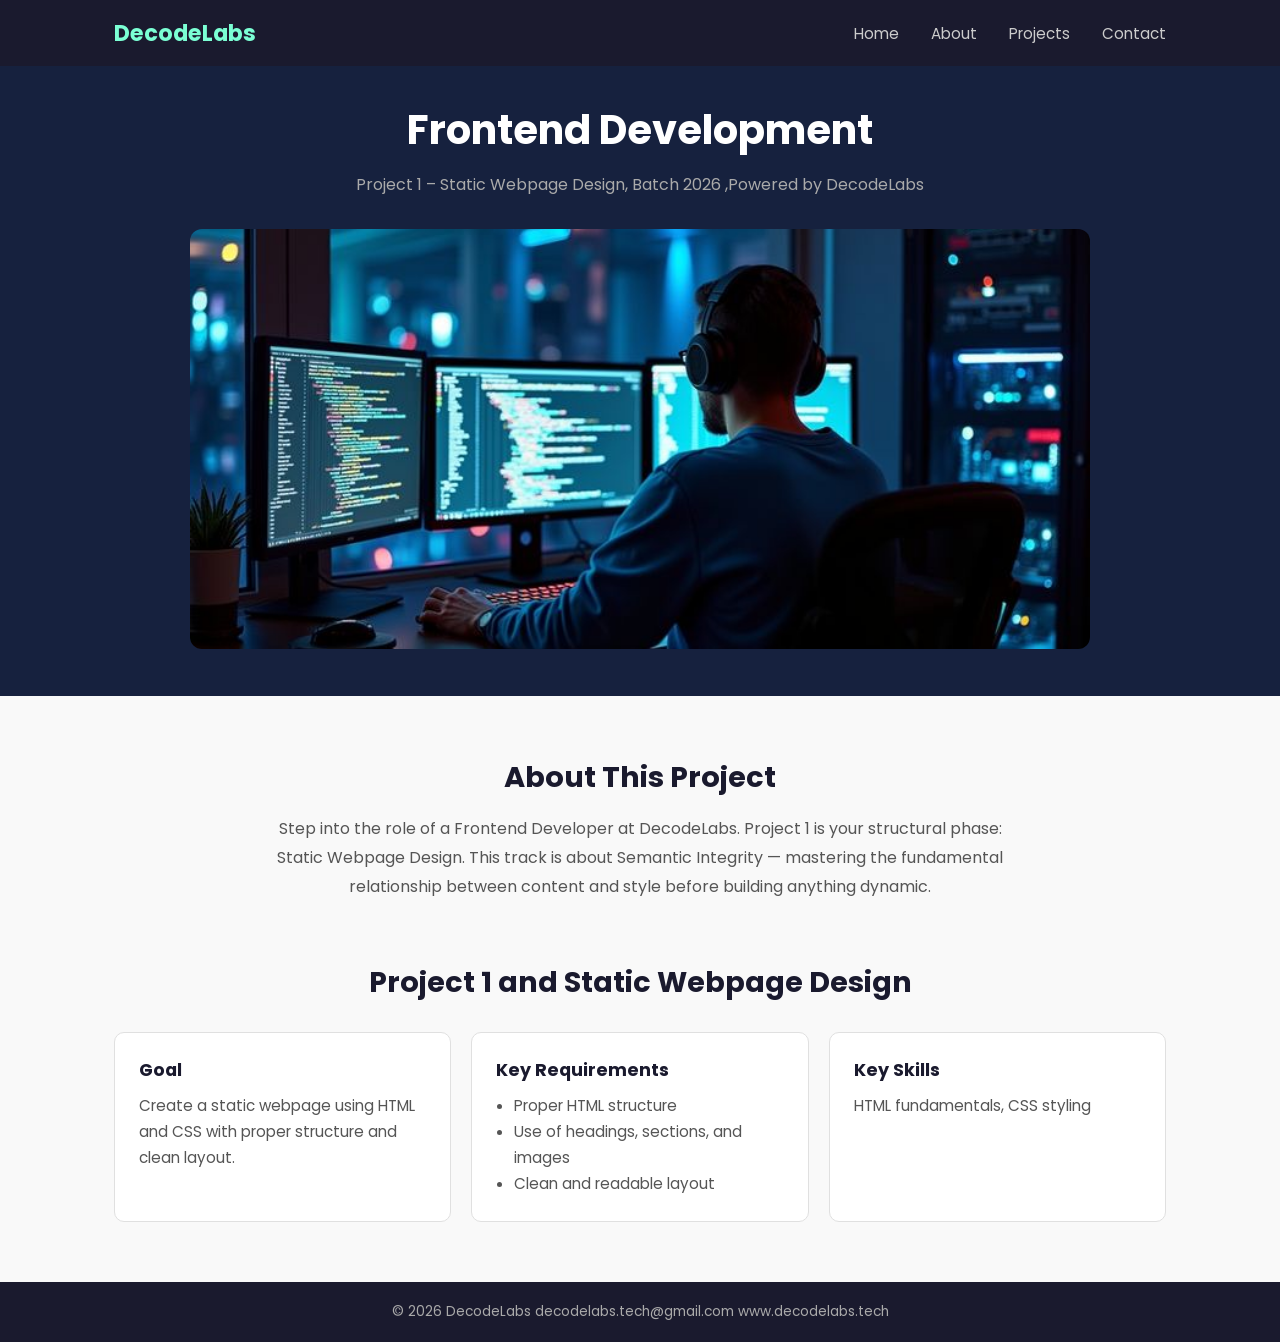
==== index.html @ 8d0d107d "first upload" ====
<!DOCTYPE html>
<html lang="en">
<head>
  <meta charset="UTF-8" />
  <meta name="viewport" content="width=device-width, initial-scale=1.0" />
  <title>DecodeLabs and Frontend Development</title>
  <link rel="stylesheet" href="style.css" />
  <link href="https://fonts.googleapis.com/css2?family=Poppins:wght@400;600;700&display=swap" rel="stylesheet" />
</head>
<body>

  <header>
    <nav>
      <div class="logo">DecodeLabs</div>
      <ul>
        <li><a href="#home">Home</a></li>
        <li><a href="#about">About</a></li>
        <li><a href="#projects">Projects</a></li>
        <li><a href="#contact">Contact</a></li>
      </ul>
    </nav>
  </header>

  <main>

    <section id="home" class="hero">
      <h1>Frontend Development</h1>
      <p>Project 1 – Static Webpage Design, Batch 2026 ,Powered by DecodeLabs</p>
      <img src="./images/code.jpeg"
           alt="A developer writing code"
           width="900" height="500" />
    </section>

    <section id="about" class="about">
      <h2>About This Project</h2>
      <p>
        Step into the role of a Frontend Developer at DecodeLabs. Project 1 is your
        structural phase: Static Webpage Design. This track is about Semantic Integrity —
        mastering the fundamental relationship between content and style before building
        anything dynamic.
      </p>
    </section>

    <section id="projects" class="projects">
      <h2>Project 1 and Static Webpage Design</h2>

      <div class="card-grid">
        <div class="card">
          <h3>Goal</h3>
          <p>Create a static webpage using HTML and CSS with proper structure and clean layout.</p>
        </div>
        <div class="card">
          <h3>Key Requirements</h3>
          <ul>
            <li>Proper HTML structure</li>
            <li>Use of headings, sections, and images</li>
            <li>Clean and readable layout</li>
          </ul>
        </div>
        <div class="card">
          <h3>Key Skills</h3>
          <p>HTML fundamentals, CSS styling</p>
        </div>
      </div>
    </section>

  </main>

  <footer id="contact">
    <p>© 2026 DecodeLabs decodelabs.tech@gmail.com  www.decodelabs.tech</p>
  </footer>

</body>
</html>
---- style.css ----
:root {
  --primary-color: #1a1a2e;
  --secondary-color: #16213e;
  --accent-color: #7bffd4;

  --text-color: #333;
  --text-light: #555;
  --text-muted: #aaa;
  --nav-link-color: #ccc;

  --bg-color: #f9f9f9;
  --white-color: #fff;
  --border-color: #e0e0e0;
}
* {
  margin: 0;
  padding: 0;
  box-sizing: border-box;
}
body {
  font-family: "Poppins", sans-serif;
  color: var(--text-color);
  background-color: var(--bg-color);
}

header {
  background-color: var(--primary-color);
  position: fixed;
  right: 0;
  left: 0;
  top: 0;
}
nav {
  max-width: 1100px;
  margin: 0 auto;
  padding: 16px 24px;
  display: flex;
  align-items: center;
  justify-content: space-between;
}

.logo {
  font-size: 1.4rem;
  font-weight: 700;
  color: var(--accent-color);
}
nav ul { list-style: none; display: flex; gap: 32px; }
nav ul a {
  text-decoration: none;
  color: var(--nav-link-color);
  font-size: 0.95rem;
  transition: color 0.2s;
}

nav ul a:hover {
  color: var(--accent-color);

}

.hero {
  text-align: center;
  margin-top: 2.5rem;
  padding: 60px 24px 40px;
  background-color: var(--secondary-color);
  color: var(--white-color);
}

.hero h1 {
  font-size: 2.5rem;
  margin-bottom: 12px;
  color: var(--third-color);
}

.hero p {
  font-size: 1rem;
  color: var(--text-muted);
  margin-bottom: 32px;
}
.hero img { width: 100%; max-width: 900px; height: 420px; object-fit: cover; border-radius: 12px; }
.about { max-width: 800px; margin: 60px auto; padding: 0 24px; text-align: center; }
.about h2 {
  font-size: 1.8rem;
  margin-bottom: 16px;
  color: var(--primary-color);
}

.about p {
  font-size: 1rem;
  color: var(--text-light);
  line-height: 1.8;
}
.projects { max-width: 1100px; margin: 0 auto 60px; padding: 0 24px; }
.projects h2 {
  font-size: 1.8rem;
  color: var(--primary-color);
  margin-bottom: 28px;
  text-align: center;
}
.card-grid { display: grid; grid-template-columns: repeat(3, 1fr); gap: 20px; }
.card {
  background: var(--white-color);
  border: 1px solid var(--border-color);
  border-radius: 10px;
  padding: 24px;
}

.card h3 {
  font-size: 1.1rem;
  color: var(--primary-color);
  margin-bottom: 10px;
}

.card p,
.card ul {
  font-size: 0.95rem;
  color: var(--text-light);
  line-height: 1.7;
}
.card ul { padding-left: 18px; }
footer {
  background-color: var(--primary-color);
  color: var(--text-muted);
  text-align: center;
  padding: 20px 24px;
  font-size: 0.85rem;
}
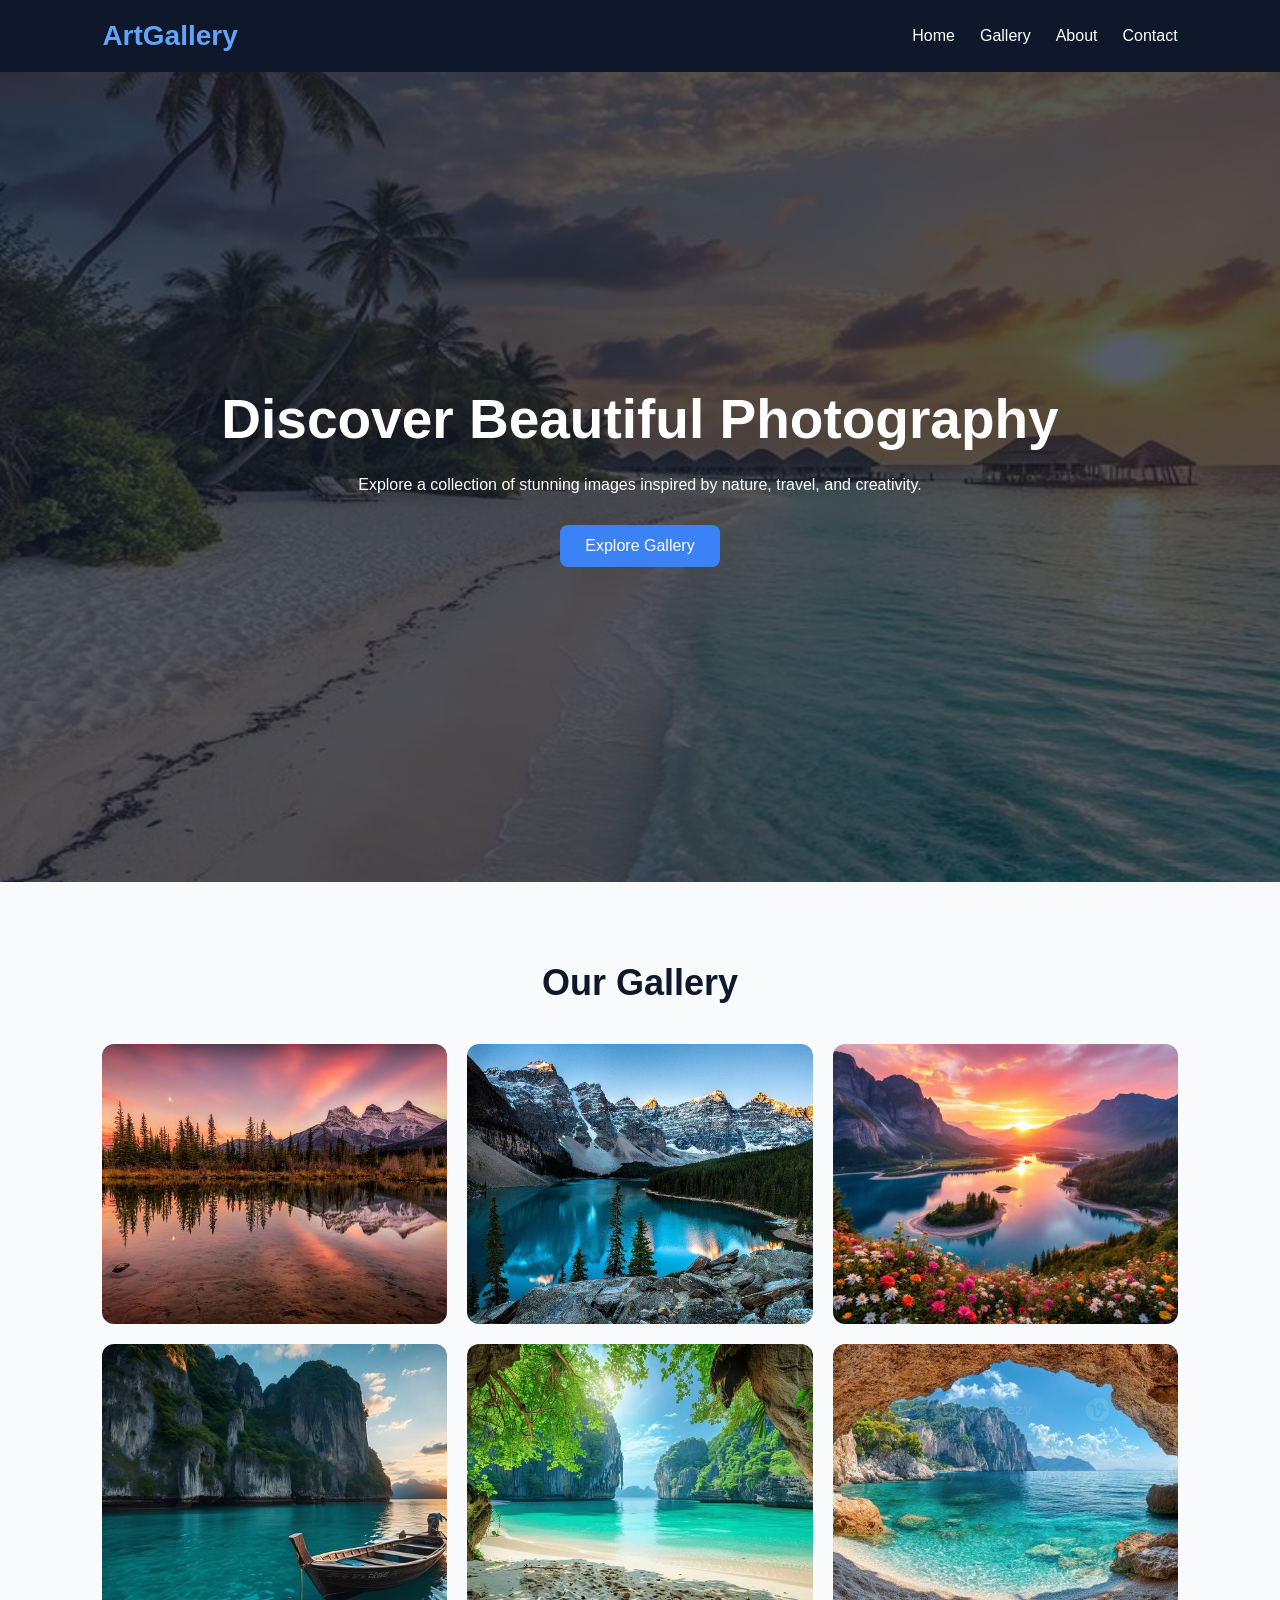
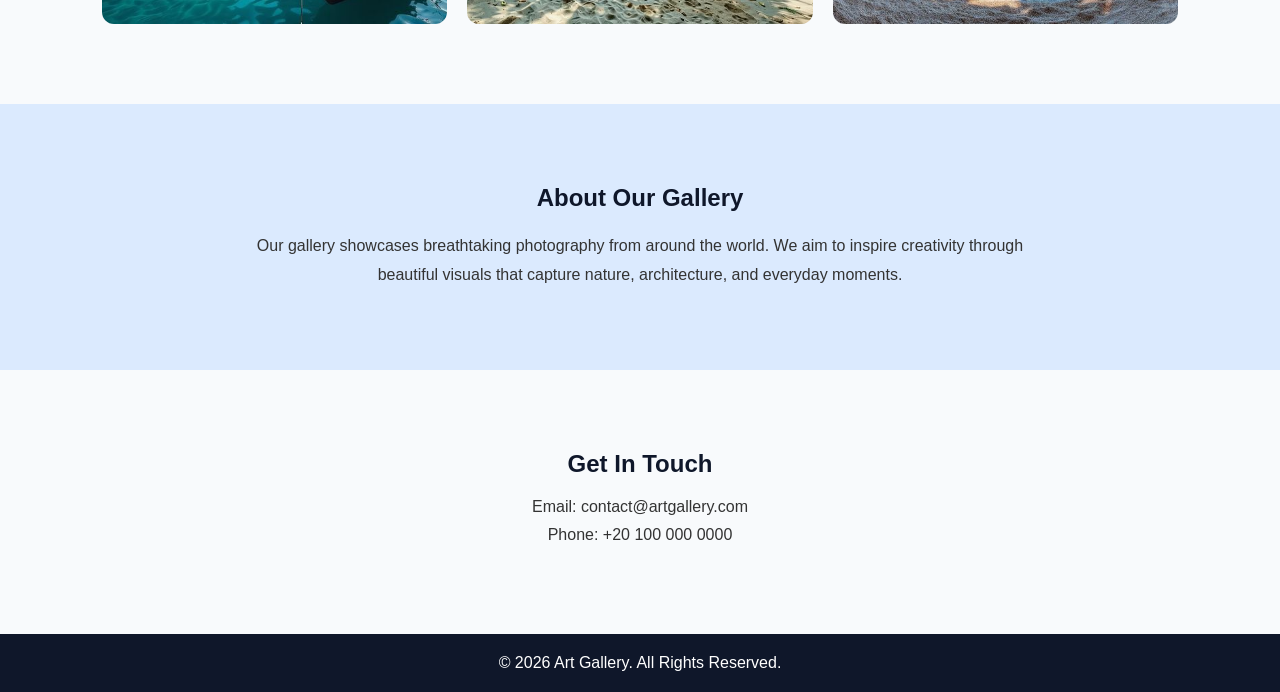
==== commit 1d2f015a: "add task 2" ====
--- a/index.html
+++ b/index.html
@@ -1,74 +1,80 @@
 <!DOCTYPE html>
 <html lang="en">
 <head>
-  <meta charset="UTF-8" />
-  <meta name="viewport" content="width=device-width, initial-scale=1.0" />
-  <title>DecodeLabs and Frontend Development</title>
-  <link rel="stylesheet" href="style.css" />
-  <link href="https://fonts.googleapis.com/css2?family=Poppins:wght@400;600;700&display=swap" rel="stylesheet" />
+    <meta charset="UTF-8">
+    <meta name="viewport" content="width=device-width, initial-scale=1.0">
+    <title>Art Gallery</title>
+    <link rel="stylesheet" href="style.css">
 </head>
 <body>
 
-  <header>
-    <nav>
-      <div class="logo">DecodeLabs</div>
-      <ul>
-        <li><a href="#home">Home</a></li>
-        <li><a href="#about">About</a></li>
-        <li><a href="#projects">Projects</a></li>
-        <li><a href="#contact">Contact</a></li>
-      </ul>
+  
+    <nav class="navbar">
+        <div class="logo">ArtGallery</div>
+
+        <ul class="nav-links">
+            <li><a href="#home">Home</a></li>
+            <li><a href="#gallery">Gallery</a></li>
+            <li><a href="#about">About</a></li>
+            <li><a href="#contact">Contact</a></li>
+        </ul>
     </nav>
-  </header>
 
-  <main>
 
-    <section id="home" class="hero">
-      <h1>Frontend Development</h1>
-      <p>Project 1 – Static Webpage Design, Batch 2026 ,Powered by DecodeLabs</p>
-      <img src="./images/code.jpeg"
-           alt="A developer writing code"
-           width="900" height="500" />
+    <section class="hero" id="home">
+        <div class="hero-content">
+            <h1>Discover Beautiful Photography</h1>
+            <p>
+                Explore a collection of stunning images inspired by nature,
+                travel, and creativity.
+            </p>
+            <a href="#gallery" class="btn">Explore Gallery</a>
+        </div>
     </section>
 
-    <section id="about" class="about">
-      <h2>About This Project</h2>
-      <p>
-        Step into the role of a Frontend Developer at DecodeLabs. Project 1 is your
-        structural phase: Static Webpage Design. This track is about Semantic Integrity —
-        mastering the fundamental relationship between content and style before building
-        anything dynamic.
-      </p>
+   
+    <section class="gallery-section" id="gallery">
+        <h2>Our Gallery</h2>
+
+        <div class="gallery">
+
+            <img src="./images/15 Amazing Photography Spots in the Canadian Rockies _ Beauty of Planet Earth.jpeg" alt="Nature">
+
+            <img src="./images/Mountain scene.jpeg" alt="Mountain">
+
+            <img src="./images/paradis Montagnes.jpeg" alt="City">
+
+            <img src="./images/Koh Hong Lagoon_ Thai Paradise - Island Shore Photography_ Koh Hong Secret.jpeg" alt="Forest">
+
+            <img src="./images/water view wallpaper 🏝️.jpeg" alt="Landscape">
+
+            <img src="./images/Turquoise mediterranean sea shining through natural arch at capri island.jpeg" alt="Flowers">
+
+        </div>
     </section>
 
-    <section id="projects" class="projects">
-      <h2>Project 1 and Static Webpage Design</h2>
+    <section class="about" id="about">
+        <h2>About Our Gallery</h2>
 
-      <div class="card-grid">
-        <div class="card">
-          <h3>Goal</h3>
-          <p>Create a static webpage using HTML and CSS with proper structure and clean layout.</p>
-        </div>
-        <div class="card">
-          <h3>Key Requirements</h3>
-          <ul>
-            <li>Proper HTML structure</li>
-            <li>Use of headings, sections, and images</li>
-            <li>Clean and readable layout</li>
-          </ul>
-        </div>
-        <div class="card">
-          <h3>Key Skills</h3>
-          <p>HTML fundamentals, CSS styling</p>
-        </div>
-      </div>
+        <p>
+            Our gallery showcases breathtaking photography from around
+            the world. We aim to inspire creativity through beautiful
+            visuals that capture nature, architecture, and everyday moments.
+        </p>
     </section>
 
-  </main>
+ 
+    <section class="contact" id="contact">
+        <h2>Get In Touch</h2>
 
-  <footer id="contact">
-    <p>© 2026 DecodeLabs decodelabs.tech@gmail.com  www.decodelabs.tech</p>
-  </footer>
+        <p>Email: contact@artgallery.com</p>
+        <p>Phone: +20 100 000 0000</p>
+    </section>
+
+  
+    <footer>
+        <p>© 2026 Art Gallery. All Rights Reserved.</p>
+    </footer>
 
 </body>
-</html>
+</html>
--- a/style.css
+++ b/style.css
@@ -1,126 +1,204 @@
-:root {
-  --primary-color: #1a1a2e;
-  --secondary-color: #16213e;
-  --accent-color: #7bffd4;
-
-  --text-color: #333;
-  --text-light: #555;
-  --text-muted: #aaa;
-  --nav-link-color: #ccc;
-
-  --bg-color: #f9f9f9;
-  --white-color: #fff;
-  --border-color: #e0e0e0;
-}
-* {
-  margin: 0;
-  padding: 0;
-  box-sizing: border-box;
-}
-body {
-  font-family: "Poppins", sans-serif;
-  color: var(--text-color);
-  background-color: var(--bg-color);
-}
-
-header {
-  background-color: var(--primary-color);
-  position: fixed;
-  right: 0;
-  left: 0;
-  top: 0;
-}
-nav {
-  max-width: 1100px;
-  margin: 0 auto;
-  padding: 16px 24px;
-  display: flex;
-  align-items: center;
-  justify-content: space-between;
-}
-
-.logo {
-  font-size: 1.4rem;
-  font-weight: 700;
-  color: var(--accent-color);
-}
-nav ul { list-style: none; display: flex; gap: 32px; }
-nav ul a {
-  text-decoration: none;
-  color: var(--nav-link-color);
-  font-size: 0.95rem;
-  transition: color 0.2s;
-}
-
-nav ul a:hover {
-  color: var(--accent-color);
-
-}
-
-.hero {
-  text-align: center;
-  margin-top: 2.5rem;
-  padding: 60px 24px 40px;
-  background-color: var(--secondary-color);
-  color: var(--white-color);
-}
-
-.hero h1 {
-  font-size: 2.5rem;
-  margin-bottom: 12px;
-  color: var(--third-color);
-}
-
-.hero p {
-  font-size: 1rem;
-  color: var(--text-muted);
-  margin-bottom: 32px;
-}
-.hero img { width: 100%; max-width: 900px; height: 420px; object-fit: cover; border-radius: 12px; }
-.about { max-width: 800px; margin: 60px auto; padding: 0 24px; text-align: center; }
-.about h2 {
-  font-size: 1.8rem;
-  margin-bottom: 16px;
-  color: var(--primary-color);
-}
-
-.about p {
-  font-size: 1rem;
-  color: var(--text-light);
-  line-height: 1.8;
-}
-.projects { max-width: 1100px; margin: 0 auto 60px; padding: 0 24px; }
-.projects h2 {
-  font-size: 1.8rem;
-  color: var(--primary-color);
-  margin-bottom: 28px;
-  text-align: center;
-}
-.card-grid { display: grid; grid-template-columns: repeat(3, 1fr); gap: 20px; }
-.card {
-  background: var(--white-color);
-  border: 1px solid var(--border-color);
-  border-radius: 10px;
-  padding: 24px;
-}
-
-.card h3 {
-  font-size: 1.1rem;
-  color: var(--primary-color);
-  margin-bottom: 10px;
-}
-
-.card p,
-.card ul {
-  font-size: 0.95rem;
-  color: var(--text-light);
-  line-height: 1.7;
-}
-.card ul { padding-left: 18px; }
-footer {
-  background-color: var(--primary-color);
-  color: var(--text-muted);
-  text-align: center;
-  padding: 20px 24px;
-  font-size: 0.85rem;
-}
+*{
+    margin: 0;
+    padding: 0;
+    box-sizing: border-box;
+    font-family: Arial, sans-serif;
+}
+
+html{
+    scroll-behavior: smooth;
+}
+
+body{
+    background-color: #f8fafc;
+    color: #333;
+}
+
+
+.navbar{
+    background-color: #0f172a;
+    color: white;
+    padding: 20px 8%;
+    display: flex;
+    justify-content: space-between;
+    align-items: center;
+}
+
+.logo{
+    font-size: 28px;
+    font-weight: bold;
+    color: #60a5fa;
+}
+
+.nav-links{
+    list-style: none;
+    display: flex;
+    gap: 25px;
+}
+
+.nav-links a{
+    text-decoration: none;
+    color: white;
+    transition: 0.3s;
+}
+
+.nav-links a:hover{
+    color: #60a5fa;
+}
+
+
+.hero{
+    min-height: 90vh;
+    background: linear-gradient(
+        rgba(15,23,42,.7),
+        rgba(15,23,42,.7)
+    ),
+    url("./images/background.nature.jpeg");
+    background-size: cover;
+    background-position: center;
+    display: flex;
+    justify-content: center;
+    align-items: center;
+    text-align: center;
+    color: white;
+    padding: 20px;
+}
+
+.hero-content h1{
+    font-size: 55px;
+    margin-bottom: 20px;
+}
+
+.hero-content p{
+    max-width: 700px;
+    margin: auto;
+    line-height: 1.8;
+    margin-bottom: 25px;
+}
+
+.btn{
+    text-decoration: none;
+    background-color: #3b82f6;
+    color: white;
+    padding: 12px 25px;
+    border-radius: 8px;
+    display: inline-block;
+    transition: 0.3s;
+}
+
+.btn:hover{
+    background-color: #2563eb;
+}
+
+
+
+.gallery-section{
+    padding: 80px 8%;
+}
+
+.gallery-section h2{
+    text-align: center;
+    margin-bottom: 40px;
+    color: #0f172a;
+    font-size: 36px;
+}
+
+.gallery{
+    display: grid;
+    grid-template-columns: repeat(3,1fr);
+    gap: 20px;
+}
+
+.gallery img{
+    width: 100%;
+    height: 280px;
+    object-fit: cover;
+    border-radius: 12px;
+    transition: 0.4s;
+}
+
+.gallery img:hover{
+    transform: scale(1.05);
+}
+
+
+
+.about{
+    padding: 80px 8%;
+    background-color: #dbeafe;
+    text-align: center;
+}
+
+.about h2{
+    margin-bottom: 20px;
+    color: #0f172a;
+}
+
+.about p{
+    max-width: 800px;
+    margin: auto;
+    line-height: 1.8;
+}
+
+.contact{
+    padding: 80px 8%;
+    text-align: center;
+}
+
+.contact h2{
+    margin-bottom: 20px;
+    color: #0f172a;
+}
+
+.contact p{
+    margin: 10px 0;
+}
+
+
+
+footer{
+    background-color: #0f172a;
+    color: white;
+    text-align: center;
+    padding: 20px;
+}
+
+
+
+@media (max-width: 768px){
+
+    .navbar{
+        flex-direction: column;
+        gap: 15px;
+    }
+
+    .gallery{
+        grid-template-columns: repeat(2,1fr);
+    }
+
+    .hero-content h1{
+        font-size: 40px;
+    }
+}
+
+
+
+@media (max-width: 576px){
+
+    .nav-links{
+        flex-direction: column;
+        text-align: center;
+    }
+
+    .gallery{
+        grid-template-columns: 1fr;
+    }
+
+    .hero-content h1{
+        font-size: 30px;
+    }
+
+    .hero-content p{
+        font-size: 14px;
+    }
+}
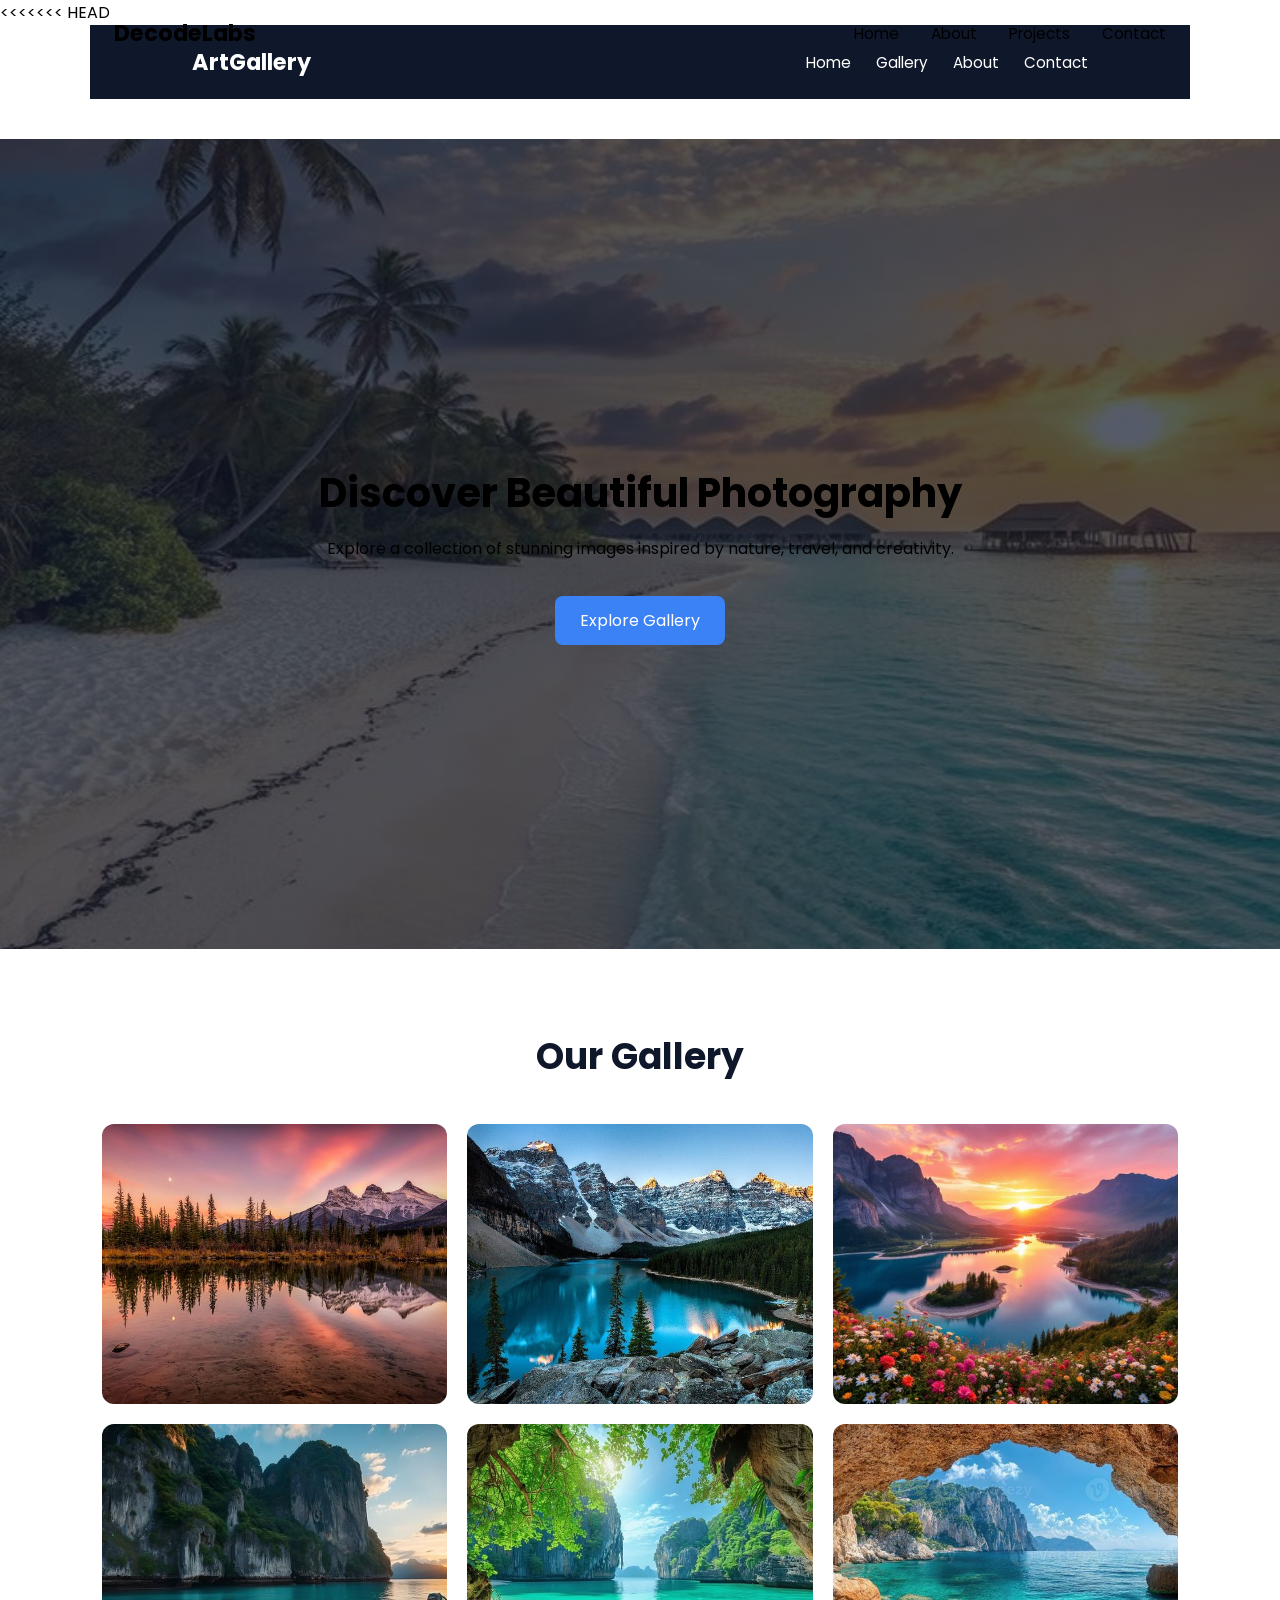
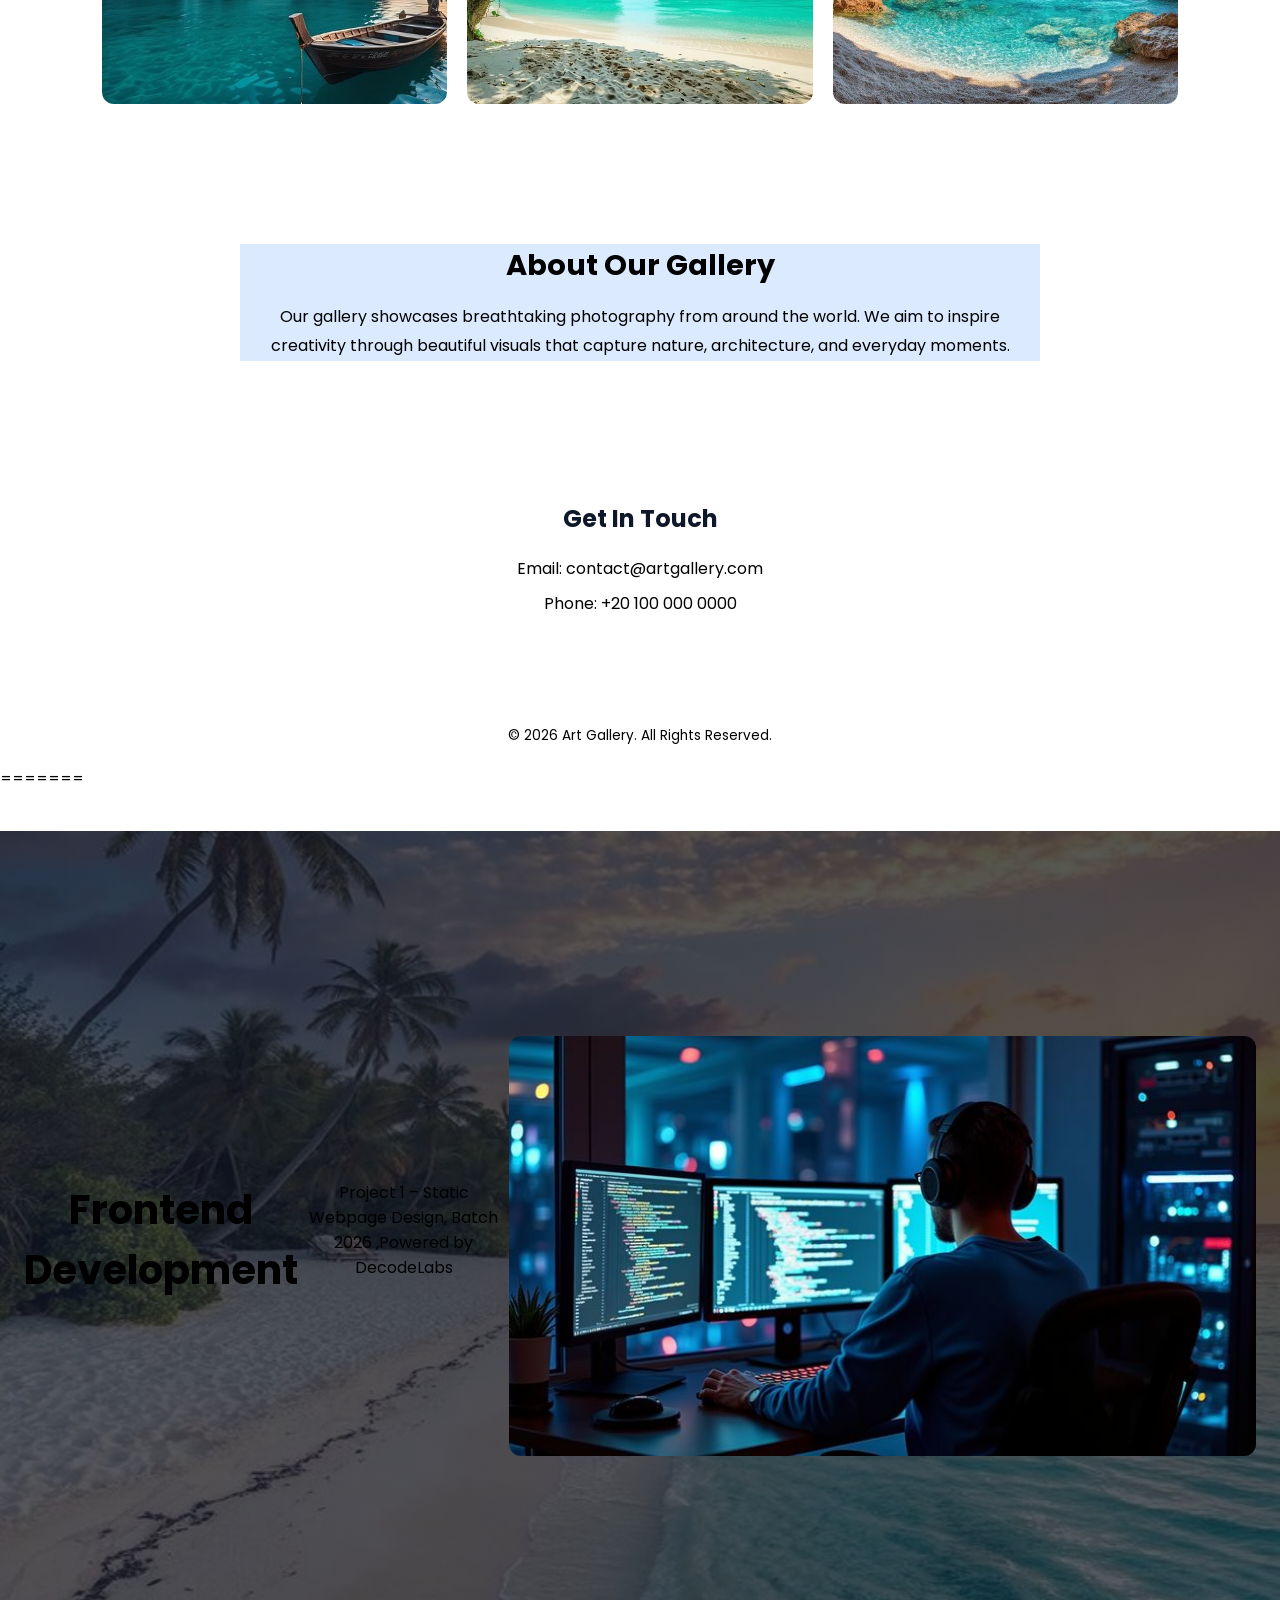
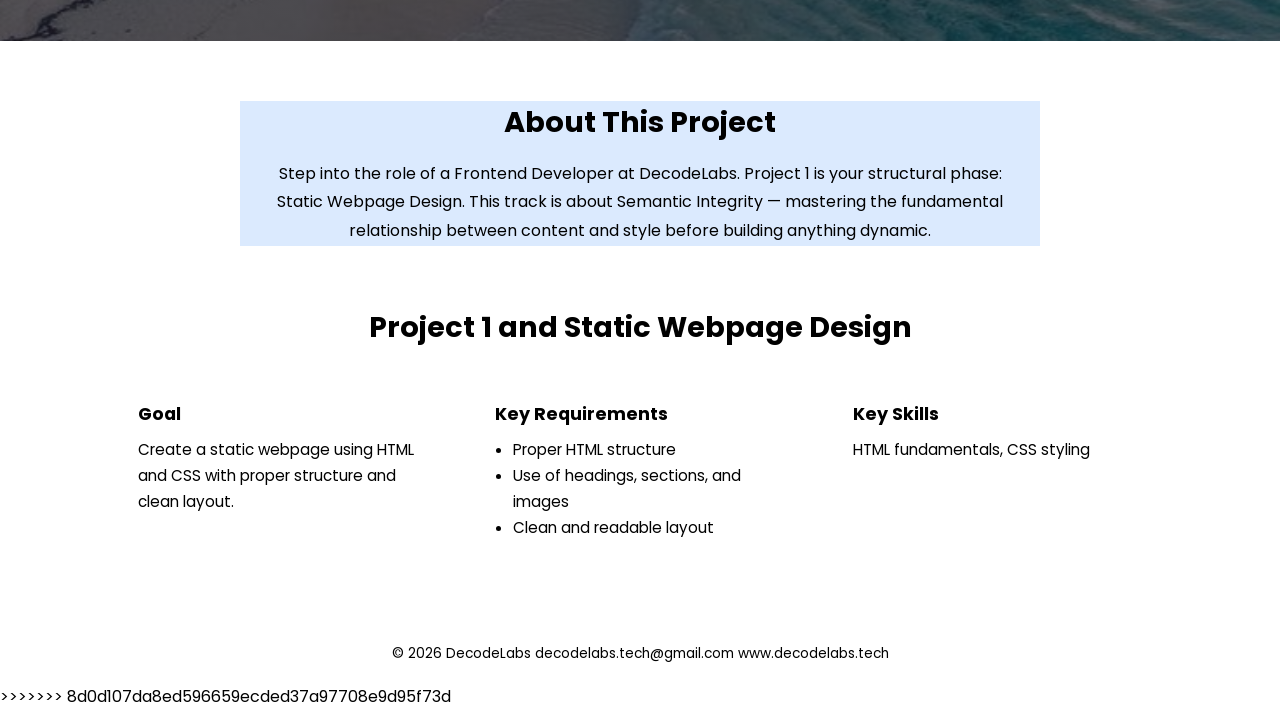
==== commit 507e9755: "merge remote with task 2" ====
--- a/index.html
+++ b/index.html
@@ -1,6 +1,7 @@
 <!DOCTYPE html>
 <html lang="en">
 <head>
+<<<<<<< HEAD
     <meta charset="UTF-8">
     <meta name="viewport" content="width=device-width, initial-scale=1.0">
     <title>Art Gallery</title>
@@ -77,4 +78,77 @@
     </footer>
 
 </body>
-</html>+</html>
+=======
+  <meta charset="UTF-8" />
+  <meta name="viewport" content="width=device-width, initial-scale=1.0" />
+  <title>DecodeLabs and Frontend Development</title>
+  <link rel="stylesheet" href="style.css" />
+  <link href="https://fonts.googleapis.com/css2?family=Poppins:wght@400;600;700&display=swap" rel="stylesheet" />
+</head>
+<body>
+
+  <header>
+    <nav>
+      <div class="logo">DecodeLabs</div>
+      <ul>
+        <li><a href="#home">Home</a></li>
+        <li><a href="#about">About</a></li>
+        <li><a href="#projects">Projects</a></li>
+        <li><a href="#contact">Contact</a></li>
+      </ul>
+    </nav>
+  </header>
+
+  <main>
+
+    <section id="home" class="hero">
+      <h1>Frontend Development</h1>
+      <p>Project 1 – Static Webpage Design, Batch 2026 ,Powered by DecodeLabs</p>
+      <img src="./images/code.jpeg"
+           alt="A developer writing code"
+           width="900" height="500" />
+    </section>
+
+    <section id="about" class="about">
+      <h2>About This Project</h2>
+      <p>
+        Step into the role of a Frontend Developer at DecodeLabs. Project 1 is your
+        structural phase: Static Webpage Design. This track is about Semantic Integrity —
+        mastering the fundamental relationship between content and style before building
+        anything dynamic.
+      </p>
+    </section>
+
+    <section id="projects" class="projects">
+      <h2>Project 1 and Static Webpage Design</h2>
+
+      <div class="card-grid">
+        <div class="card">
+          <h3>Goal</h3>
+          <p>Create a static webpage using HTML and CSS with proper structure and clean layout.</p>
+        </div>
+        <div class="card">
+          <h3>Key Requirements</h3>
+          <ul>
+            <li>Proper HTML structure</li>
+            <li>Use of headings, sections, and images</li>
+            <li>Clean and readable layout</li>
+          </ul>
+        </div>
+        <div class="card">
+          <h3>Key Skills</h3>
+          <p>HTML fundamentals, CSS styling</p>
+        </div>
+      </div>
+    </section>
+
+  </main>
+
+  <footer id="contact">
+    <p>© 2026 DecodeLabs decodelabs.tech@gmail.com  www.decodelabs.tech</p>
+  </footer>
+
+</body>
+</html>
+>>>>>>> 8d0d107da8ed596659ecded37a97708e9d95f73d
--- a/style.css
+++ b/style.css
@@ -1,3 +1,4 @@
+<<<<<<< HEAD
 *{
     margin: 0;
     padding: 0;
@@ -201,4 +202,132 @@
     .hero-content p{
         font-size: 14px;
     }
-}+}
+=======
+:root {
+  --primary-color: #1a1a2e;
+  --secondary-color: #16213e;
+  --accent-color: #7bffd4;
+
+  --text-color: #333;
+  --text-light: #555;
+  --text-muted: #aaa;
+  --nav-link-color: #ccc;
+
+  --bg-color: #f9f9f9;
+  --white-color: #fff;
+  --border-color: #e0e0e0;
+}
+* {
+  margin: 0;
+  padding: 0;
+  box-sizing: border-box;
+}
+body {
+  font-family: "Poppins", sans-serif;
+  color: var(--text-color);
+  background-color: var(--bg-color);
+}
+
+header {
+  background-color: var(--primary-color);
+  position: fixed;
+  right: 0;
+  left: 0;
+  top: 0;
+}
+nav {
+  max-width: 1100px;
+  margin: 0 auto;
+  padding: 16px 24px;
+  display: flex;
+  align-items: center;
+  justify-content: space-between;
+}
+
+.logo {
+  font-size: 1.4rem;
+  font-weight: 700;
+  color: var(--accent-color);
+}
+nav ul { list-style: none; display: flex; gap: 32px; }
+nav ul a {
+  text-decoration: none;
+  color: var(--nav-link-color);
+  font-size: 0.95rem;
+  transition: color 0.2s;
+}
+
+nav ul a:hover {
+  color: var(--accent-color);
+
+}
+
+.hero {
+  text-align: center;
+  margin-top: 2.5rem;
+  padding: 60px 24px 40px;
+  background-color: var(--secondary-color);
+  color: var(--white-color);
+}
+
+.hero h1 {
+  font-size: 2.5rem;
+  margin-bottom: 12px;
+  color: var(--third-color);
+}
+
+.hero p {
+  font-size: 1rem;
+  color: var(--text-muted);
+  margin-bottom: 32px;
+}
+.hero img { width: 100%; max-width: 900px; height: 420px; object-fit: cover; border-radius: 12px; }
+.about { max-width: 800px; margin: 60px auto; padding: 0 24px; text-align: center; }
+.about h2 {
+  font-size: 1.8rem;
+  margin-bottom: 16px;
+  color: var(--primary-color);
+}
+
+.about p {
+  font-size: 1rem;
+  color: var(--text-light);
+  line-height: 1.8;
+}
+.projects { max-width: 1100px; margin: 0 auto 60px; padding: 0 24px; }
+.projects h2 {
+  font-size: 1.8rem;
+  color: var(--primary-color);
+  margin-bottom: 28px;
+  text-align: center;
+}
+.card-grid { display: grid; grid-template-columns: repeat(3, 1fr); gap: 20px; }
+.card {
+  background: var(--white-color);
+  border: 1px solid var(--border-color);
+  border-radius: 10px;
+  padding: 24px;
+}
+
+.card h3 {
+  font-size: 1.1rem;
+  color: var(--primary-color);
+  margin-bottom: 10px;
+}
+
+.card p,
+.card ul {
+  font-size: 0.95rem;
+  color: var(--text-light);
+  line-height: 1.7;
+}
+.card ul { padding-left: 18px; }
+footer {
+  background-color: var(--primary-color);
+  color: var(--text-muted);
+  text-align: center;
+  padding: 20px 24px;
+  font-size: 0.85rem;
+}
+>>>>>>> 8d0d107da8ed596659ecded37a97708e9d95f73d
--- a/style.css
+++ b/style.css
@@ -1,3 +1,4 @@
+<<<<<<< HEAD
 *{
     margin: 0;
     padding: 0;
@@ -201,4 +202,132 @@
     .hero-content p{
         font-size: 14px;
     }
-}+}
+=======
+:root {
+  --primary-color: #1a1a2e;
+  --secondary-color: #16213e;
+  --accent-color: #7bffd4;
+
+  --text-color: #333;
+  --text-light: #555;
+  --text-muted: #aaa;
+  --nav-link-color: #ccc;
+
+  --bg-color: #f9f9f9;
+  --white-color: #fff;
+  --border-color: #e0e0e0;
+}
+* {
+  margin: 0;
+  padding: 0;
+  box-sizing: border-box;
+}
+body {
+  font-family: "Poppins", sans-serif;
+  color: var(--text-color);
+  background-color: var(--bg-color);
+}
+
+header {
+  background-color: var(--primary-color);
+  position: fixed;
+  right: 0;
+  left: 0;
+  top: 0;
+}
+nav {
+  max-width: 1100px;
+  margin: 0 auto;
+  padding: 16px 24px;
+  display: flex;
+  align-items: center;
+  justify-content: space-between;
+}
+
+.logo {
+  font-size: 1.4rem;
+  font-weight: 700;
+  color: var(--accent-color);
+}
+nav ul { list-style: none; display: flex; gap: 32px; }
+nav ul a {
+  text-decoration: none;
+  color: var(--nav-link-color);
+  font-size: 0.95rem;
+  transition: color 0.2s;
+}
+
+nav ul a:hover {
+  color: var(--accent-color);
+
+}
+
+.hero {
+  text-align: center;
+  margin-top: 2.5rem;
+  padding: 60px 24px 40px;
+  background-color: var(--secondary-color);
+  color: var(--white-color);
+}
+
+.hero h1 {
+  font-size: 2.5rem;
+  margin-bottom: 12px;
+  color: var(--third-color);
+}
+
+.hero p {
+  font-size: 1rem;
+  color: var(--text-muted);
+  margin-bottom: 32px;
+}
+.hero img { width: 100%; max-width: 900px; height: 420px; object-fit: cover; border-radius: 12px; }
+.about { max-width: 800px; margin: 60px auto; padding: 0 24px; text-align: center; }
+.about h2 {
+  font-size: 1.8rem;
+  margin-bottom: 16px;
+  color: var(--primary-color);
+}
+
+.about p {
+  font-size: 1rem;
+  color: var(--text-light);
+  line-height: 1.8;
+}
+.projects { max-width: 1100px; margin: 0 auto 60px; padding: 0 24px; }
+.projects h2 {
+  font-size: 1.8rem;
+  color: var(--primary-color);
+  margin-bottom: 28px;
+  text-align: center;
+}
+.card-grid { display: grid; grid-template-columns: repeat(3, 1fr); gap: 20px; }
+.card {
+  background: var(--white-color);
+  border: 1px solid var(--border-color);
+  border-radius: 10px;
+  padding: 24px;
+}
+
+.card h3 {
+  font-size: 1.1rem;
+  color: var(--primary-color);
+  margin-bottom: 10px;
+}
+
+.card p,
+.card ul {
+  font-size: 0.95rem;
+  color: var(--text-light);
+  line-height: 1.7;
+}
+.card ul { padding-left: 18px; }
+footer {
+  background-color: var(--primary-color);
+  color: var(--text-muted);
+  text-align: center;
+  padding: 20px 24px;
+  font-size: 0.85rem;
+}
+>>>>>>> 8d0d107da8ed596659ecded37a97708e9d95f73d
